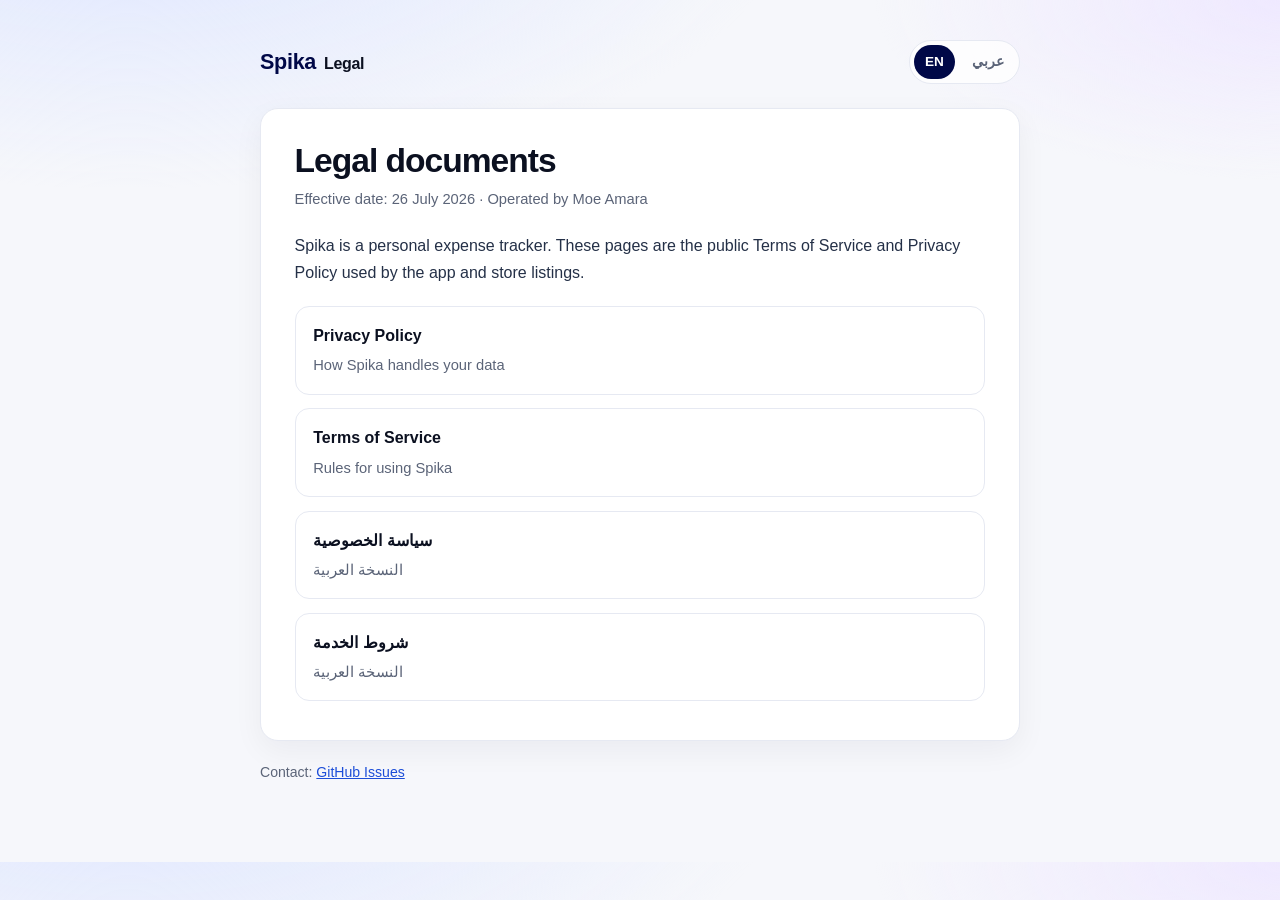
==== docs/index.html @ 6466eb93 "Add files via upload" ====
<!DOCTYPE html>
<html lang="en">
<head>
  <meta charset="utf-8" />
  <meta name="viewport" content="width=device-width, initial-scale=1" />
  <title>Spika — Legal</title>
  <link rel="stylesheet" href="styles.css" />
</head>
<body>
  <main class="wrap">
    <div class="top">
      <a class="brand" href="index.html"><span>Spika</span> Legal</a>
      <nav class="lang" aria-label="Language">
        <a class="active" href="index.html">EN</a>
        <a href="index-ar.html">عربي</a>
      </nav>
    </div>
    <section class="card">
      <h1>Legal documents</h1>
      <p class="meta">Effective date: 26 July 2026 · Operated by Moe Amara</p>
      <p>
        Spika is a personal expense tracker. These pages are the public Terms of Service
        and Privacy Policy used by the app and store listings.
      </p>
      <div class="hub-grid">
        <a href="privacy.html">Privacy Policy <span>How Spika handles your data</span></a>
        <a href="terms.html">Terms of Service <span>Rules for using Spika</span></a>
        <a href="privacy-ar.html">سياسة الخصوصية <span>النسخة العربية</span></a>
        <a href="terms-ar.html">شروط الخدمة <span>النسخة العربية</span></a>
      </div>
    </section>
    <p class="footer">
      Contact:
      <a href="https://github.com/MoeAmara/Spika/issues">GitHub Issues</a>
    </p>
  </main>
</body>
</html>
---- docs/styles.css ----
:root {
  --bg: #f6f7fb;
  --ink: #0b1020;
  --muted: #5b6478;
  --card: #ffffff;
  --line: #e6e9f2;
  --accent: #000847;
  --link: #1d4ed8;
}

* {
  box-sizing: border-box;
}

html {
  scroll-behavior: smooth;
}

body {
  margin: 0;
  font-family: "Segoe UI", "Helvetica Neue", Arial, sans-serif;
  background:
    radial-gradient(1200px 500px at 10% -10%, #dfe7ff 0%, transparent 55%),
    radial-gradient(900px 400px at 100% 0%, #efe9ff 0%, transparent 45%),
    var(--bg);
  color: var(--ink);
  line-height: 1.65;
}

body[dir="rtl"] {
  font-family: "Segoe UI", "Tahoma", "Arial", sans-serif;
}

.wrap {
  width: min(760px, calc(100% - 2rem));
  margin: 0 auto;
  padding: 2.5rem 0 4rem;
}

.top {
  display: flex;
  flex-wrap: wrap;
  gap: 0.75rem;
  align-items: center;
  justify-content: space-between;
  margin-bottom: 1.5rem;
}

.brand {
  display: inline-flex;
  align-items: baseline;
  gap: 0.5rem;
  text-decoration: none;
  color: var(--ink);
  font-weight: 800;
  letter-spacing: -0.02em;
}

.brand span {
  color: var(--accent);
  font-size: 1.35rem;
}

.lang {
  display: inline-flex;
  gap: 0.35rem;
  padding: 0.25rem;
  border: 1px solid var(--line);
  border-radius: 999px;
  background: rgba(255, 255, 255, 0.8);
}

.lang a {
  text-decoration: none;
  color: var(--muted);
  font-size: 0.85rem;
  font-weight: 700;
  padding: 0.35rem 0.7rem;
  border-radius: 999px;
}

.lang a.active {
  background: var(--accent);
  color: #fff;
}

.card {
  background: var(--card);
  border: 1px solid var(--line);
  border-radius: 18px;
  padding: 1.6rem 1.4rem 2rem;
  box-shadow: 0 10px 30px rgba(15, 23, 42, 0.05);
}

h1 {
  margin: 0 0 0.35rem;
  font-size: clamp(1.7rem, 3vw, 2.1rem);
  letter-spacing: -0.03em;
  line-height: 1.2;
}

.meta {
  color: var(--muted);
  font-size: 0.92rem;
  margin: 0 0 1.4rem;
}

h2 {
  margin: 1.6rem 0 0.55rem;
  font-size: 1.15rem;
  letter-spacing: -0.02em;
}

p,
li {
  color: #243047;
}

ul {
  padding-inline-start: 1.2rem;
}

a {
  color: var(--link);
}

.footer {
  margin-top: 1.25rem;
  color: var(--muted);
  font-size: 0.88rem;
}

.hub-grid {
  display: grid;
  gap: 0.85rem;
  margin-top: 1.25rem;
}

.hub-grid a {
  display: block;
  text-decoration: none;
  color: var(--ink);
  background: var(--card);
  border: 1px solid var(--line);
  border-radius: 14px;
  padding: 1rem 1.1rem;
  font-weight: 700;
}

.hub-grid a span {
  display: block;
  margin-top: 0.25rem;
  color: var(--muted);
  font-weight: 500;
  font-size: 0.92rem;
}

@media (min-width: 640px) {
  .card {
    padding: 2rem 2.1rem 2.4rem;
  }
}
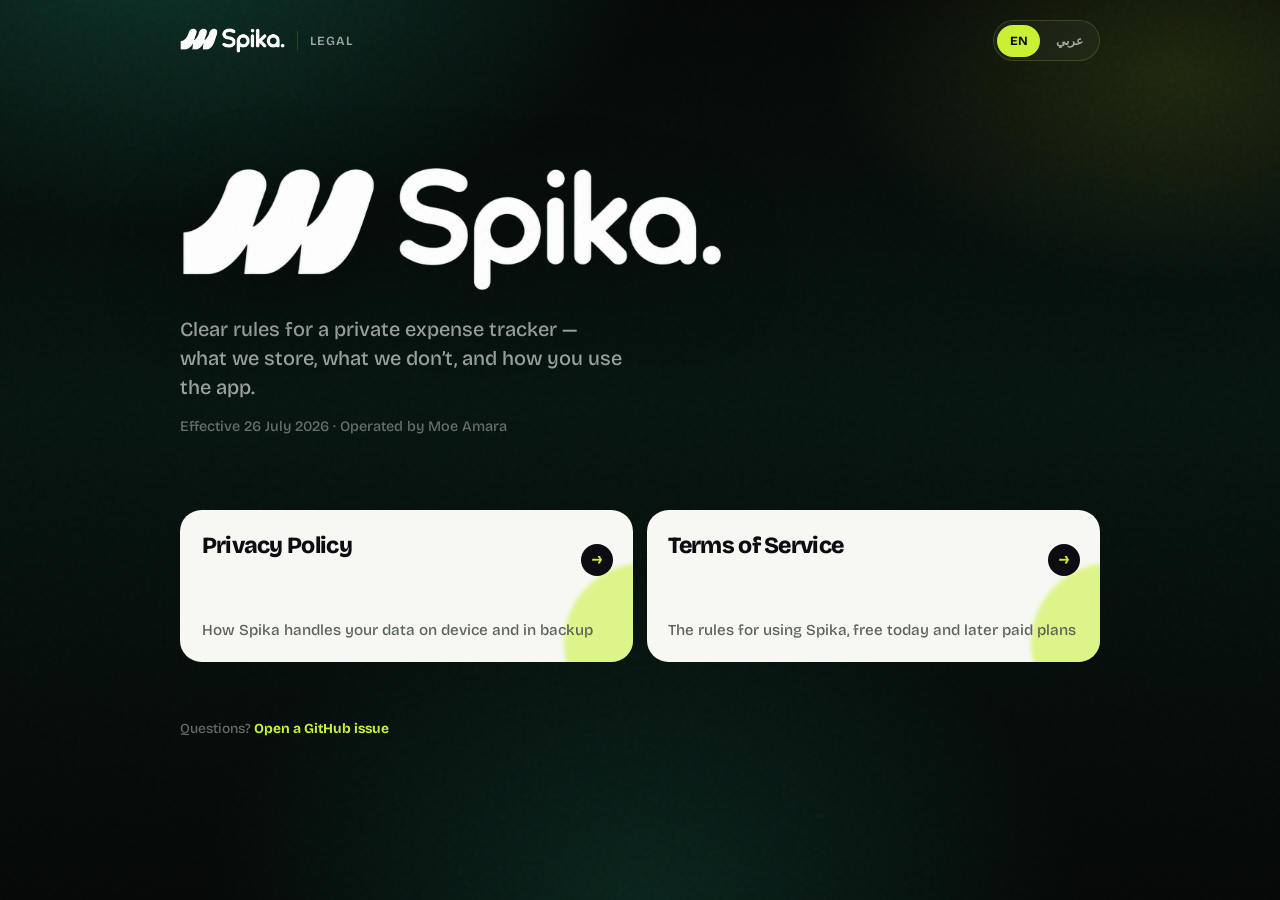
==== commit d6d861f9: "Add files via upload" ====
--- a/docs/index.html
+++ b/docs/index.html
@@ -4,35 +4,52 @@
   <meta charset="utf-8" />
   <meta name="viewport" content="width=device-width, initial-scale=1" />
   <title>Spika — Legal</title>
+  <meta name="description" content="Spika Terms of Service and Privacy Policy." />
+  <link rel="icon" href="brand/spika_mark_dark.png" type="image/png" />
   <link rel="stylesheet" href="styles.css" />
 </head>
 <body>
-  <main class="wrap">
-    <div class="top">
-      <a class="brand" href="index.html"><span>Spika</span> Legal</a>
-      <nav class="lang" aria-label="Language">
-        <a class="active" href="index.html">EN</a>
-        <a href="index-ar.html">عربي</a>
-      </nav>
+  <div class="bg" aria-hidden="true"></div>
+  <header class="nav">
+    <a class="brand" href="index.html">
+      <img class="nav-wordmark" src="brand/spika_wordmark_dark.png" alt="Spika" />
+      <span class="brand-sub">Legal</span>
+    </a>
+    <nav class="lang" aria-label="Language">
+      <a class="active" href="index.html">EN</a>
+      <a href="index-ar.html">عربي</a>
+    </nav>
+  </header>
+
+  <main class="shell">
+    <section class="hero">
+      <h1 class="hero-logo-wrap">
+        <img class="hero-logo" src="brand/spika_wordmark_dark.png" alt="Spika" />
+      </h1>
+      <p class="hero-line">
+        Clear rules for a private expense tracker — what we store, what we don’t,
+        and how you use the app.
+      </p>
+      <p class="hero-meta">Effective 26 July 2026 · Operated by Moe Amara</p>
+    </section>
+
+    <div class="hub-links">
+      <a class="hub-link" href="privacy.html">
+        <span class="arrow" aria-hidden="true">→</span>
+        <strong>Privacy Policy</strong>
+        <span>How Spika handles your data on device and in backup</span>
+      </a>
+      <a class="hub-link" href="terms.html">
+        <span class="arrow" aria-hidden="true">→</span>
+        <strong>Terms of Service</strong>
+        <span>The rules for using Spika, free today and later paid plans</span>
+      </a>
     </div>
-    <section class="card">
-      <h1>Legal documents</h1>
-      <p class="meta">Effective date: 26 July 2026 · Operated by Moe Amara</p>
-      <p>
-        Spika is a personal expense tracker. These pages are the public Terms of Service
-        and Privacy Policy used by the app and store listings.
-      </p>
-      <div class="hub-grid">
-        <a href="privacy.html">Privacy Policy <span>How Spika handles your data</span></a>
-        <a href="terms.html">Terms of Service <span>Rules for using Spika</span></a>
-        <a href="privacy-ar.html">سياسة الخصوصية <span>النسخة العربية</span></a>
-        <a href="terms-ar.html">شروط الخدمة <span>النسخة العربية</span></a>
-      </div>
-    </section>
-    <p class="footer">
-      Contact:
-      <a href="https://github.com/MoeAmara/Spika/issues">GitHub Issues</a>
-    </p>
   </main>
+
+  <footer class="site-foot">
+    Questions?
+    <a href="https://github.com/MoeAmara/spika-legal/issues">Open a GitHub issue</a>
+  </footer>
 </body>
 </html>
--- a/docs/styles.css
+++ b/docs/styles.css
@@ -1,14 +1,24 @@
+@import url("https://fonts.googleapis.com/css2?family=Bricolage+Grotesque:opsz,wght@12..96,500;12..96,700;12..96,800&family=IBM+Plex+Sans+Arabic:wght@400;500;600;700&display=swap");
+
 :root {
-  --bg: #f6f7fb;
-  --ink: #0b1020;
-  --muted: #5b6478;
-  --card: #ffffff;
-  --line: #e6e9f2;
-  --accent: #000847;
-  --link: #1d4ed8;
-}
-
-* {
+  --ink: #f4f7f5;
+  --ink-dim: rgba(244, 247, 245, 0.62);
+  --ink-soft: rgba(244, 247, 245, 0.4);
+  --paper: #f7f8f4;
+  --paper-ink: #0d0c12;
+  --paper-muted: #5c635c;
+  --lime: #c8f135;
+  --lime-hot: #77f117;
+  --deep: #050807;
+  --mid: #0b2e24;
+  --glow: #145c48;
+  --line: rgba(200, 241, 53, 0.18);
+  --ease: cubic-bezier(0.22, 1, 0.36, 1);
+}
+
+*,
+*::before,
+*::after {
   box-sizing: border-box;
 }
 
@@ -18,145 +28,395 @@
 
 body {
   margin: 0;
-  font-family: "Segoe UI", "Helvetica Neue", Arial, sans-serif;
+  min-height: 100vh;
+  color: var(--ink);
+  background: var(--deep);
+  font-family: "Bricolage Grotesque", "Segoe UI", sans-serif;
+  font-optical-sizing: auto;
+  line-height: 1.55;
+  -webkit-font-smoothing: antialiased;
+}
+
+body[dir="rtl"] {
+  font-family: "IBM Plex Sans Arabic", "Bricolage Grotesque", "Segoe UI", sans-serif;
+}
+
+.bg {
+  position: fixed;
+  inset: 0;
+  z-index: -1;
+  pointer-events: none;
   background:
-    radial-gradient(1200px 500px at 10% -10%, #dfe7ff 0%, transparent 55%),
-    radial-gradient(900px 400px at 100% 0%, #efe9ff 0%, transparent 45%),
-    var(--bg);
-  color: var(--ink);
-  line-height: 1.65;
-}
-
-body[dir="rtl"] {
-  font-family: "Segoe UI", "Tahoma", "Arial", sans-serif;
-}
-
-.wrap {
-  width: min(760px, calc(100% - 2rem));
+    radial-gradient(900px 520px at 12% -8%, rgba(20, 92, 72, 0.55), transparent 58%),
+    radial-gradient(700px 420px at 92% 8%, rgba(200, 241, 53, 0.12), transparent 50%),
+    radial-gradient(800px 600px at 50% 100%, rgba(11, 46, 36, 0.7), transparent 55%),
+    linear-gradient(180deg, #050807 0%, #071410 45%, #050807 100%);
+}
+
+.bg::after {
+  content: "";
+  position: absolute;
+  inset: 0;
+  opacity: 0.35;
+  background-image: url("data:image/svg+xml,%3Csvg viewBox='0 0 200 200' xmlns='http://www.w3.org/2000/svg'%3E%3Cfilter id='n'%3E%3CfeTurbulence type='fractalNoise' baseFrequency='0.85' numOctaves='3' stitchTiles='stitch'/%3E%3C/filter%3E%3Crect width='100%25' height='100%25' filter='url(%23n)' opacity='0.55'/%3E%3C/svg%3E");
+  mix-blend-mode: soft-light;
+}
+
+.nav {
+  width: min(920px, calc(100% - 2rem));
   margin: 0 auto;
-  padding: 2.5rem 0 4rem;
-}
-
-.top {
+  padding: 1.25rem 0 0;
   display: flex;
-  flex-wrap: wrap;
-  gap: 0.75rem;
   align-items: center;
   justify-content: space-between;
-  margin-bottom: 1.5rem;
+  gap: 1rem;
+  animation: rise 0.7s var(--ease) both;
 }
 
 .brand {
   display: inline-flex;
-  align-items: baseline;
-  gap: 0.5rem;
+  align-items: center;
+  gap: 0.75rem;
   text-decoration: none;
   color: var(--ink);
+}
+
+.nav-wordmark {
+  height: 1.55rem;
+  width: auto;
+  display: block;
+}
+
+.brand-sub {
+  color: var(--ink-dim);
+  font-size: 0.78rem;
+  font-weight: 600;
+  letter-spacing: 0.08em;
+  text-transform: uppercase;
+  padding-inline-start: 0.75rem;
+  border-inline-start: 1px solid var(--line);
+}
+
+body[dir="rtl"] .brand-sub {
+  letter-spacing: 0;
+  text-transform: none;
+}
+
+.lang {
+  display: inline-flex;
+  gap: 0.2rem;
+  padding: 0.22rem;
+  border-radius: 999px;
+  border: 1px solid var(--line);
+  background: rgba(255, 255, 255, 0.04);
+  backdrop-filter: blur(10px);
+}
+
+.lang a {
+  text-decoration: none;
+  color: var(--ink-dim);
+  font-size: 0.78rem;
+  font-weight: 700;
+  padding: 0.4rem 0.78rem;
+  border-radius: 999px;
+  transition: color 0.2s ease, background 0.2s ease, transform 0.2s var(--ease);
+}
+
+.lang a:hover {
+  color: var(--ink);
+}
+
+.lang a.active {
+  background: var(--lime);
+  color: #0a0a0a;
+}
+
+.shell {
+  width: min(920px, calc(100% - 2rem));
+  margin: 0 auto;
+  padding: 1.5rem 0 3.5rem;
+}
+
+/* ── Hub ─────────────────────────────────────────── */
+
+.hero {
+  padding: clamp(2.5rem, 8vw, 5rem) 0 1.5rem;
+  animation: rise 0.85s var(--ease) 0.08s both;
+}
+
+.hero-logo-wrap {
+  margin: 0;
+}
+
+.hero-logo {
+  display: block;
+  width: min(100%, 34rem);
+  height: auto;
+  margin: 0;
+  filter: drop-shadow(0 18px 40px rgba(0, 0, 0, 0.35));
+}
+
+.hero-line {
+  margin: 1.35rem 0 0;
+  max-width: 28rem;
+  color: var(--ink-dim);
+  font-size: clamp(1.05rem, 2.4vw, 1.25rem);
+  font-weight: 500;
+  line-height: 1.45;
+}
+
+.hero-meta {
+  margin: 0.85rem 0 0;
+  color: var(--ink-soft);
+  font-size: 0.9rem;
+  font-weight: 500;
+}
+
+.hub-links {
+  display: grid;
+  gap: 0.85rem;
+  margin-top: clamp(2rem, 5vw, 3rem);
+  animation: rise 0.9s var(--ease) 0.18s both;
+}
+
+@media (min-width: 640px) {
+  .hub-links {
+    grid-template-columns: 1fr 1fr;
+  }
+}
+
+.hub-link {
+  position: relative;
+  display: flex;
+  flex-direction: column;
+  justify-content: space-between;
+  min-height: 9.5rem;
+  padding: 1.35rem 1.35rem 1.2rem;
+  text-decoration: none;
+  color: var(--paper-ink);
+  background: var(--paper);
+  border-radius: 1.35rem;
+  overflow: hidden;
+  transition: transform 0.35s var(--ease), box-shadow 0.35s var(--ease);
+}
+
+.hub-link::before {
+  content: "";
+  position: absolute;
+  inset: auto -20% -40% auto;
+  width: 10rem;
+  height: 10rem;
+  border-radius: 50%;
+  background: var(--lime);
+  opacity: 0.55;
+  filter: blur(2px);
+  transition: transform 0.45s var(--ease), opacity 0.35s ease;
+}
+
+.hub-link:hover {
+  transform: translateY(-4px);
+  box-shadow: 0 18px 40px rgba(0, 0, 0, 0.35);
+}
+
+.hub-link:hover::before {
+  transform: scale(1.15) translate(-8%, -8%);
+  opacity: 0.75;
+}
+
+.hub-link strong {
+  position: relative;
+  font-size: 1.45rem;
+  font-weight: 800;
+  letter-spacing: -0.03em;
+  line-height: 1.15;
+}
+
+.hub-link span {
+  position: relative;
+  margin-top: 0.85rem;
+  color: var(--paper-muted);
+  font-size: 0.95rem;
+  font-weight: 500;
+}
+
+.hub-link .arrow {
+  position: absolute;
+  top: 1.25rem;
+  inset-inline-end: 1.25rem;
+  width: 2rem;
+  height: 2rem;
+  display: grid;
+  place-items: center;
+  border-radius: 50%;
+  background: #0d0c12;
+  color: var(--lime);
+  font-size: 1rem;
+  font-weight: 700;
+  transition: transform 0.3s var(--ease);
+}
+
+body[dir="rtl"] .hub-link .arrow {
+  transform: scaleX(-1);
+}
+
+.hub-link:hover .arrow {
+  transform: translateX(3px);
+}
+
+body[dir="rtl"] .hub-link:hover .arrow {
+  transform: scaleX(-1) translateX(3px);
+}
+
+/* ── Document pages ──────────────────────────────── */
+
+.doc-head {
+  padding: 1.75rem 0 1.25rem;
+  animation: rise 0.75s var(--ease) both;
+}
+
+.doc-kicker {
+  display: inline-flex;
+  align-items: center;
+  gap: 0.45rem;
+  margin: 0 0 0.85rem;
+  color: var(--lime);
+  font-size: 0.78rem;
+  font-weight: 700;
+  letter-spacing: 0.1em;
+  text-transform: uppercase;
+}
+
+body[dir="rtl"] .doc-kicker {
+  letter-spacing: 0;
+  text-transform: none;
+}
+
+.doc-kicker::before {
+  content: "";
+  width: 0.55rem;
+  height: 0.55rem;
+  border-radius: 50%;
+  background: currentColor;
+  box-shadow: 0 0 14px rgba(200, 241, 53, 0.7);
+}
+
+.doc-head h1 {
+  margin: 0;
+  font-size: clamp(2.2rem, 6vw, 3.4rem);
+  font-weight: 800;
+  letter-spacing: -0.045em;
+  line-height: 1.05;
+}
+
+.doc-head .meta {
+  margin: 0.9rem 0 0;
+  color: var(--ink-dim);
+  font-size: 0.95rem;
+  font-weight: 500;
+}
+
+.paper {
+  margin-top: 0.5rem;
+  padding: clamp(1.4rem, 3.5vw, 2.4rem);
+  background: var(--paper);
+  color: var(--paper-ink);
+  border-radius: 1.5rem;
+  box-shadow: 0 24px 60px rgba(0, 0, 0, 0.35);
+  animation: rise 0.85s var(--ease) 0.1s both;
+}
+
+.paper > p:first-of-type {
+  font-size: 1.05rem;
+  color: #2a312c;
+}
+
+.paper h2 {
+  margin: 2rem 0 0.65rem;
+  padding-top: 0.35rem;
+  font-size: 1.12rem;
   font-weight: 800;
   letter-spacing: -0.02em;
-}
-
-.brand span {
-  color: var(--accent);
-  font-size: 1.35rem;
-}
-
-.lang {
-  display: inline-flex;
-  gap: 0.35rem;
-  padding: 0.25rem;
-  border: 1px solid var(--line);
-  border-radius: 999px;
-  background: rgba(255, 255, 255, 0.8);
-}
-
-.lang a {
+  line-height: 1.3;
+  color: var(--paper-ink);
+  border-top: 1px solid rgba(13, 12, 18, 0.08);
+}
+
+.paper h2:first-of-type {
+  margin-top: 1.5rem;
+}
+
+.paper p,
+.paper li {
+  color: #30362f;
+  font-size: 0.98rem;
+  line-height: 1.7;
+}
+
+.paper p {
+  margin: 0.65rem 0;
+}
+
+.paper ul {
+  margin: 0.4rem 0 0.8rem;
+  padding-inline-start: 1.15rem;
+}
+
+.paper li + li {
+  margin-top: 0.35rem;
+}
+
+.paper a {
+  color: #1f5b3a;
+  font-weight: 600;
+  text-underline-offset: 0.15em;
+}
+
+.paper a:hover {
+  color: #0f3d26;
+}
+
+.paper strong {
+  color: var(--paper-ink);
+  font-weight: 700;
+}
+
+.site-foot {
+  width: min(920px, calc(100% - 2rem));
+  margin: 0 auto;
+  padding: 0 0 2.75rem;
+  color: var(--ink-soft);
+  font-size: 0.86rem;
+  font-weight: 500;
+  animation: rise 0.8s var(--ease) 0.2s both;
+}
+
+.site-foot a {
+  color: var(--lime);
   text-decoration: none;
-  color: var(--muted);
-  font-size: 0.85rem;
   font-weight: 700;
-  padding: 0.35rem 0.7rem;
-  border-radius: 999px;
-}
-
-.lang a.active {
-  background: var(--accent);
-  color: #fff;
-}
-
-.card {
-  background: var(--card);
-  border: 1px solid var(--line);
-  border-radius: 18px;
-  padding: 1.6rem 1.4rem 2rem;
-  box-shadow: 0 10px 30px rgba(15, 23, 42, 0.05);
-}
-
-h1 {
-  margin: 0 0 0.35rem;
-  font-size: clamp(1.7rem, 3vw, 2.1rem);
-  letter-spacing: -0.03em;
-  line-height: 1.2;
-}
-
-.meta {
-  color: var(--muted);
-  font-size: 0.92rem;
-  margin: 0 0 1.4rem;
-}
-
-h2 {
-  margin: 1.6rem 0 0.55rem;
-  font-size: 1.15rem;
-  letter-spacing: -0.02em;
-}
-
-p,
-li {
-  color: #243047;
-}
-
-ul {
-  padding-inline-start: 1.2rem;
-}
-
-a {
-  color: var(--link);
-}
-
-.footer {
-  margin-top: 1.25rem;
-  color: var(--muted);
-  font-size: 0.88rem;
-}
-
-.hub-grid {
-  display: grid;
-  gap: 0.85rem;
-  margin-top: 1.25rem;
-}
-
-.hub-grid a {
-  display: block;
-  text-decoration: none;
-  color: var(--ink);
-  background: var(--card);
-  border: 1px solid var(--line);
-  border-radius: 14px;
-  padding: 1rem 1.1rem;
-  font-weight: 700;
-}
-
-.hub-grid a span {
-  display: block;
-  margin-top: 0.25rem;
-  color: var(--muted);
-  font-weight: 500;
-  font-size: 0.92rem;
-}
-
-@media (min-width: 640px) {
-  .card {
-    padding: 2rem 2.1rem 2.4rem;
+}
+
+.site-foot a:hover {
+  text-decoration: underline;
+  text-underline-offset: 0.18em;
+}
+
+@keyframes rise {
+  from {
+    opacity: 0;
+    transform: translateY(14px);
   }
-}
+  to {
+    opacity: 1;
+    transform: translateY(0);
+  }
+}
+
+@media (prefers-reduced-motion: reduce) {
+  *,
+  *::before,
+  *::after {
+    animation: none !important;
+    transition: none !important;
+  }
+}
